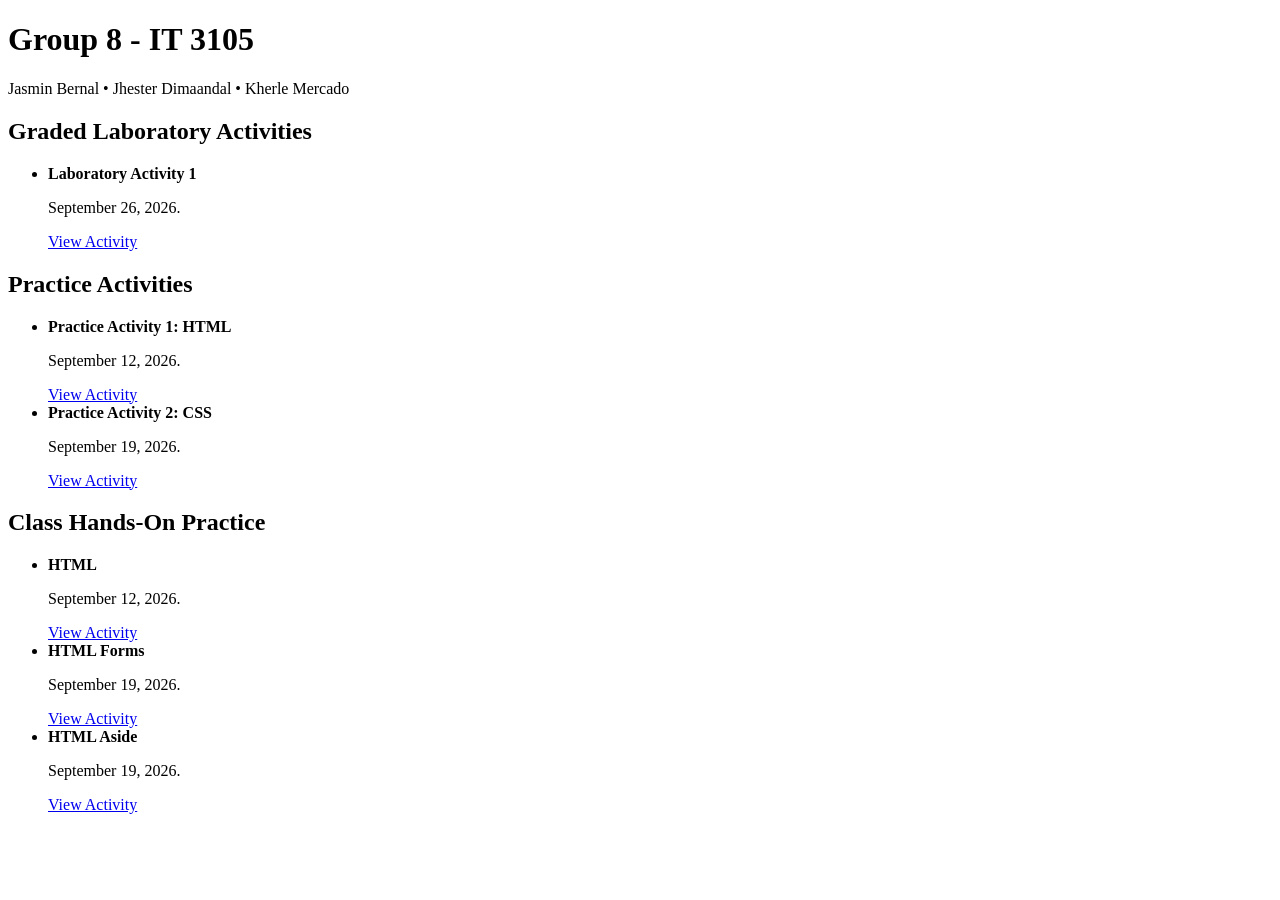
==== index.html @ f062f2d4 "changed href" ====
<!DOCTYPE html>
<html lang="en">
<head>
    <meta charset="UTF-8">
    <meta name="viewport" content="width=device-width, initial-scale=1.0">
    <title>Class Activity Repository</title>
    <link rel="stylesheet" href="style.css">
</head>
<body>

    <!-- Banner Header -->
    <header>
        <h1>Group 8 - IT 3105</h1>
        <p>Jasmin Bernal • Jhester Dimaandal • Kherle Mercado</p>
    </header>

    <!-- Main Content Area -->
    <main>

        <h2 class="section-title">Graded Laboratory Activities</h2>
        <ul class="activity-list">
            <li>
                <span class="activity-info">
                    <strong>Laboratory Activity 1</strong>
                    <p>September 26, 2026.</p>
                </span>
                <a href="laboratory activities\laboratory 1\index.html" class="btn">View Activity</a>
            </li>
        </ul>
        
        <!-- Section: Current Module -->
        <h2 class="section-title">Practice Activities</h2>
        <ul class="activity-list">

            <li>
                <span class="activity-info">
                    <strong>Practice Activity 1: HTML</strong>
                    <p>September 12, 2026.</p>
                </span>
                <a href="#" class="btn">View Activity</a>
            </li>
            
            <li>
                <span class="activity-info">
                    <strong>Practice Activity 2: CSS</strong>
                    <p>September 19, 2026.</p>
                </span>
                <a href="#" class="btn">View Activity</a>
            </li>   

        </ul>


        <h2 class="section-title">Class Hands-On Practice</h2>
        <ul class="activity-list">
            <li>
                <span class="activity-info">
                    <strong>HTML</strong>
                    <p>September 12, 2026.</p>
                </span>
                <a href="practice activities/practice 1 html.html" class="btn">View Activity</a>
            </li>
            
            <li>
                <span class="activity-info">
                    <strong>HTML Forms</strong>
                    <p>September 19, 2026.</p>
                </span>
                <a href="practice activities/practice 1 html forms.html" class="btn">View Activity</a>
            </li>   

            <li>
                <span class="activity-info">
                    <strong>HTML Aside</strong>
                    <p>September 19, 2026.</p>
                </span>
                <a href="practice activities/practice 1 html aside.html" class="btn">View Activity</a>
            </li>  
        </ul>

    
    </main>

</body>
</html>
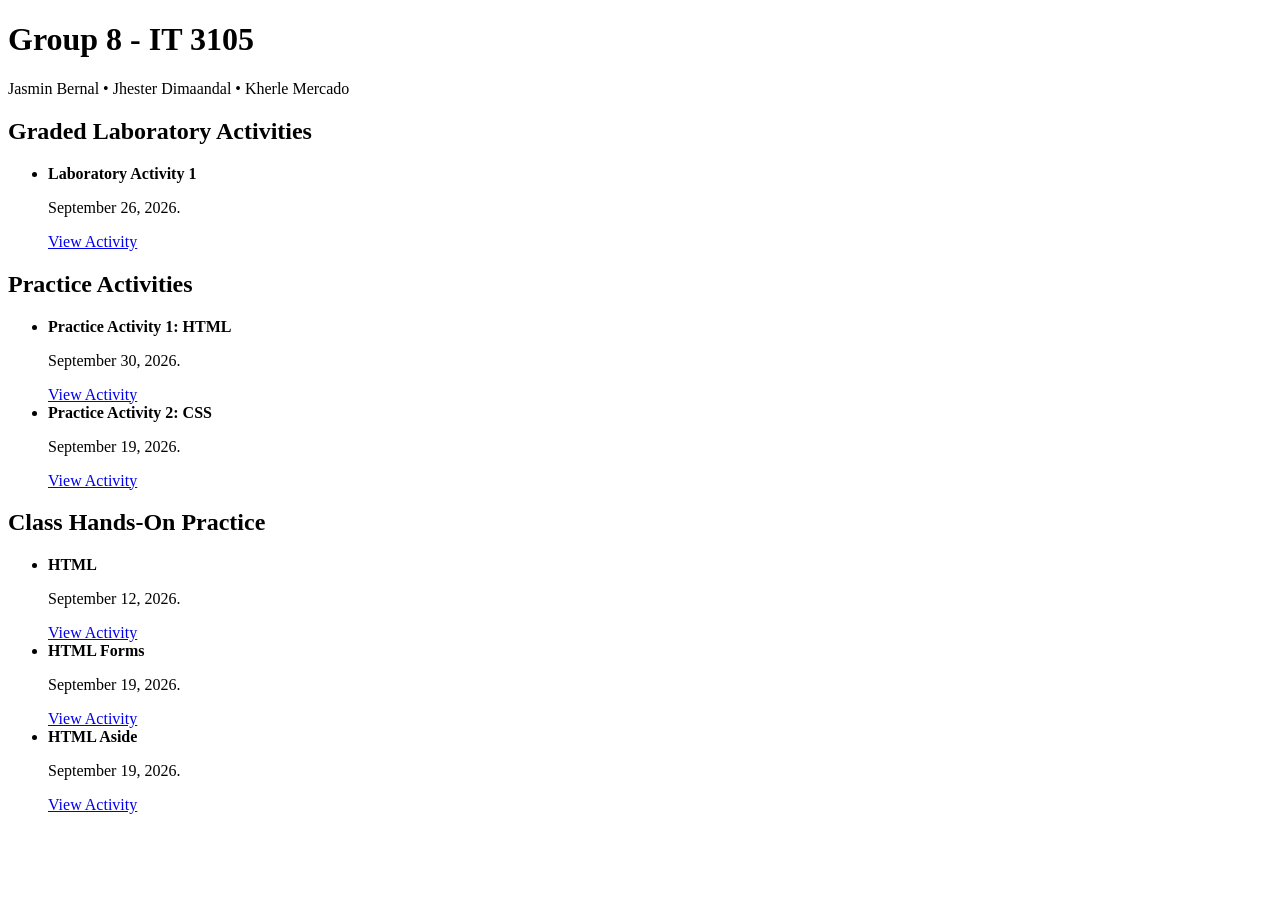
==== commit 4c51dc9f: "connect practice 1" ====
--- a/index.html
+++ b/index.html
@@ -14,7 +14,7 @@
         <p>Jasmin Bernal • Jhester Dimaandal • Kherle Mercado</p>
     </header>
 
-    <!-- Main Content Area -->
+    <!-- Graded Activities -->
     <main>
 
         <h2 class="section-title">Graded Laboratory Activities</h2>
@@ -28,16 +28,16 @@
             </li>
         </ul>
         
-        <!-- Section: Current Module -->
+        <!-- Practice Activities -->
         <h2 class="section-title">Practice Activities</h2>
         <ul class="activity-list">
 
             <li>
                 <span class="activity-info">
                     <strong>Practice Activity 1: HTML</strong>
-                    <p>September 12, 2026.</p>
+                    <p>September 30, 2026.</p>
                 </span>
-                <a href="#" class="btn">View Activity</a>
+                <a href="practice activities\practice activity 1\student_profile_portal.html" class="btn">View Activity</a>
             </li>
             
             <li>
@@ -50,7 +50,7 @@
 
         </ul>
 
-
+        <!-- Class Hands-On Practice Activities -->
         <h2 class="section-title">Class Hands-On Practice</h2>
         <ul class="activity-list">
             <li>
@@ -58,7 +58,7 @@
                     <strong>HTML</strong>
                     <p>September 12, 2026.</p>
                 </span>
-                <a href="practice activities/practice 1 html.html" class="btn">View Activity</a>
+                <a href="class hands-on practice/practice 1 html.html" class="btn">View Activity</a>
             </li>
             
             <li>
@@ -66,7 +66,7 @@
                     <strong>HTML Forms</strong>
                     <p>September 19, 2026.</p>
                 </span>
-                <a href="practice activities/practice 1 html forms.html" class="btn">View Activity</a>
+                <a href="class hands-on practice/practice 1 html forms.html" class="btn">View Activity</a>
             </li>   
 
             <li>
@@ -74,7 +74,7 @@
                     <strong>HTML Aside</strong>
                     <p>September 19, 2026.</p>
                 </span>
-                <a href="practice activities/practice 1 html aside.html" class="btn">View Activity</a>
+                <a href="class hands-on practice/practice 1 html aside.html" class="btn">View Activity</a>
             </li>  
         </ul>
 
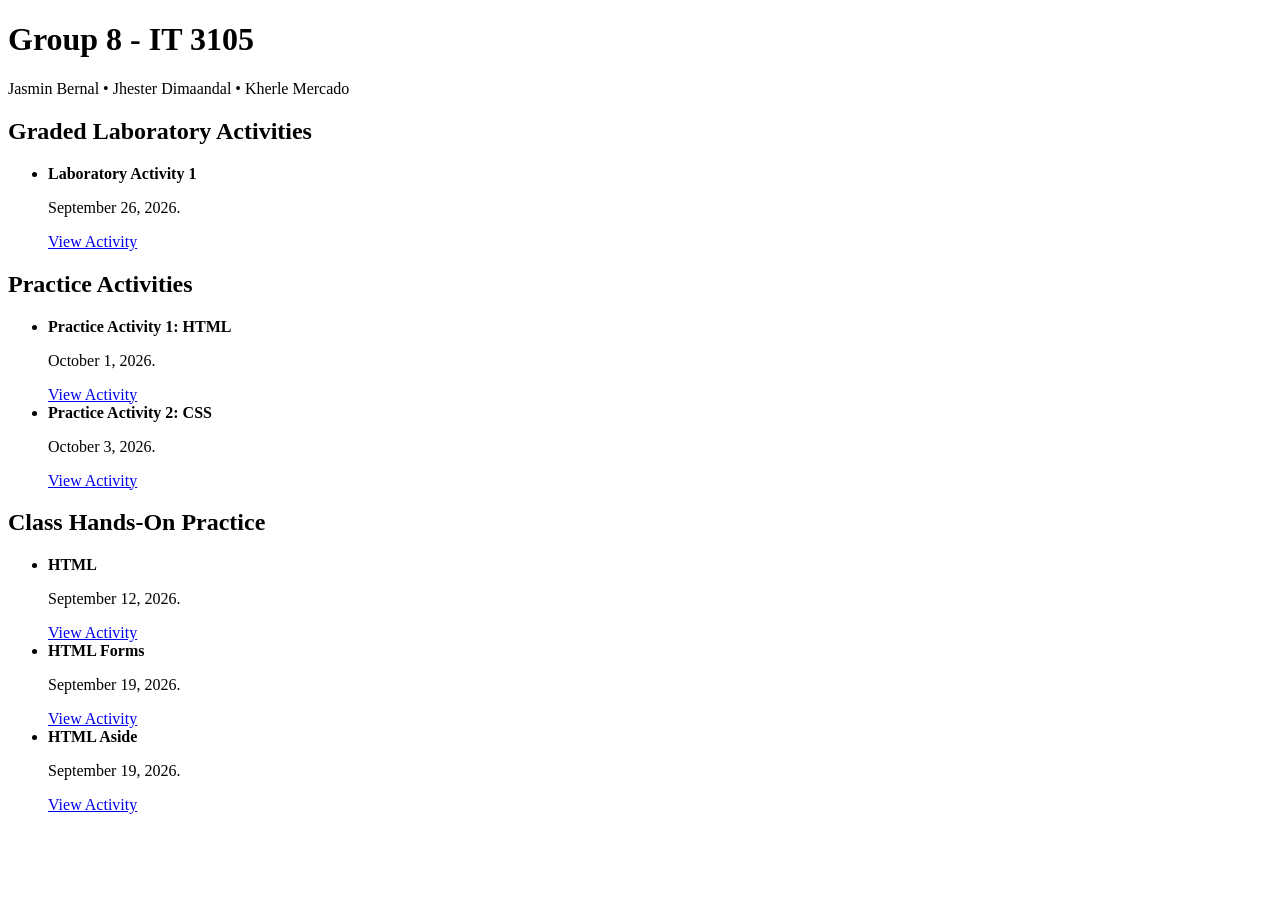
==== commit 7083985c: "styled header" ====
--- a/index.html
+++ b/index.html
@@ -35,7 +35,7 @@
             <li>
                 <span class="activity-info">
                     <strong>Practice Activity 1: HTML</strong>
-                    <p>September 30, 2026.</p>
+                    <p>October 1, 2026.</p>
                 </span>
                 <a href="practice activities\practice activity 1\student_profile_portal.html" class="btn">View Activity</a>
             </li>
@@ -43,9 +43,9 @@
             <li>
                 <span class="activity-info">
                     <strong>Practice Activity 2: CSS</strong>
-                    <p>September 19, 2026.</p>
+                    <p>October 3, 2026.</p>
                 </span>
-                <a href="#" class="btn">View Activity</a>
+                <a href="practice activities\practice activity 2\student_profile_portal.html" class="btn">View Activity</a>
             </li>   
 
         </ul>
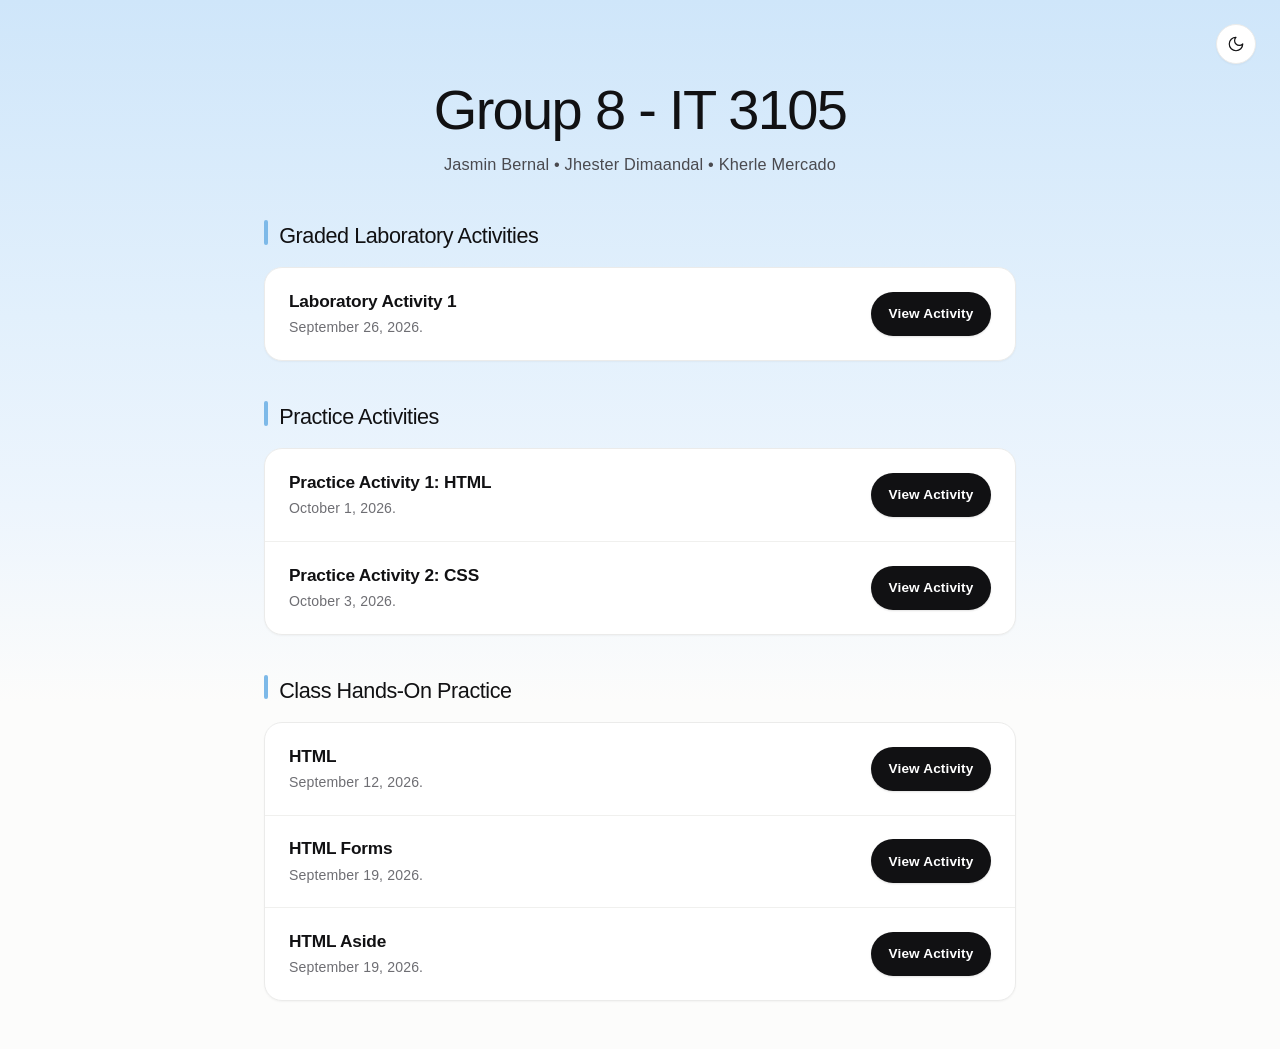
==== commit 97caaae0: "new theme" ====
--- a/index.html
+++ b/index.html
@@ -4,12 +4,55 @@
     <meta charset="UTF-8">
     <meta name="viewport" content="width=device-width, initial-scale=1.0">
     <title>Class Activity Repository</title>
+    <script>
+        try {
+            if (localStorage.getItem("theme") === "dark") {
+                document.documentElement.dataset.theme = "dark";
+            }
+        } catch (error) {}
+    </script>
     <link rel="stylesheet" href="style.css">
 </head>
 <body>
 
+    <div class="sky" aria-hidden="true">
+        <svg class="sky-defs" width="0" height="0" focusable="false">
+            <symbol id="pixel-cloud" viewBox="0 0 10 6" shape-rendering="crispEdges">
+                <rect x="2" y="0" width="3" height="1"></rect>
+                <rect x="6" y="0" width="2" height="1"></rect>
+                <rect x="1" y="1" width="8" height="1"></rect>
+                <rect x="0" y="2" width="10" height="3"></rect>
+                <rect x="1" y="5" width="8" height="1"></rect>
+            </symbol>
+        </svg>
+        <svg class="sky-cloud" viewBox="0 0 10 6" shape-rendering="crispEdges" style="--top:70px; --w:150px; --dur:70s; --delay:-10.5s; --opacity:0.95;"><use href="#pixel-cloud"></use></svg>
+        <svg class="sky-cloud" viewBox="0 0 10 6" shape-rendering="crispEdges" style="--top:190px; --w:90px; --dur:95s; --delay:-52.3s; --opacity:0.8;"><use href="#pixel-cloud"></use></svg>
+        <svg class="sky-cloud" viewBox="0 0 10 6" shape-rendering="crispEdges" style="--top:320px; --w:220px; --dur:60s; --delay:-49.2s; --opacity:0.9;"><use href="#pixel-cloud"></use></svg>
+        <svg class="sky-cloud" viewBox="0 0 10 6" shape-rendering="crispEdges" style="--top:450px; --w:70px; --dur:110s; --delay:-33s; --opacity:0.7;"><use href="#pixel-cloud"></use></svg>
+        <svg class="sky-cloud" viewBox="0 0 10 6" shape-rendering="crispEdges" style="--top:560px; --w:120px; --dur:80s; --delay:-54.4s; --opacity:0.85;"><use href="#pixel-cloud"></use></svg>
+        <svg class="sky-cloud" viewBox="0 0 10 6" shape-rendering="crispEdges" style="--top:610px; --w:100px; --dur:88s; --delay:-37s; --opacity:0.8;"><use href="#pixel-cloud"></use></svg>
+        <svg class="sky-moon" viewBox="0 0 10 10" shape-rendering="crispEdges" aria-hidden="true" focusable="false">
+            <rect x="3" y="1" width="4" height="1"></rect>
+            <rect x="2" y="2" width="6" height="1"></rect>
+            <rect x="1" y="3" width="8" height="5"></rect>
+            <rect x="2" y="8" width="6" height="1"></rect>
+            <rect x="3" y="9" width="4" height="1"></rect>
+            <rect class="sky-moon-crater" x="3" y="4" width="2" height="2"></rect>
+            <rect class="sky-moon-crater" x="6" y="7" width="1" height="1"></rect>
+        </svg>
+    </div>
+
     <!-- Banner Header -->
     <header>
+        <button class="theme-toggle" type="button" role="switch" aria-checked="false" aria-label="Dark mode" hidden>
+            <svg class="theme-icon theme-icon-moon" viewBox="0 0 24 24" fill="none" stroke="currentColor" stroke-width="1.6" stroke-linecap="round" stroke-linejoin="round" aria-hidden="true" focusable="false">
+                <path d="M12 3a6 6 0 0 0 9 9 9 9 0 1 1-9-9Z"></path>
+            </svg>
+            <svg class="theme-icon theme-icon-sun" viewBox="0 0 24 24" fill="none" stroke="currentColor" stroke-width="1.6" stroke-linecap="round" stroke-linejoin="round" aria-hidden="true" focusable="false">
+                <circle cx="12" cy="12" r="4"></circle>
+                <path d="M12 2v2M12 20v2M4.93 4.93l1.41 1.41M17.66 17.66l1.41 1.41M2 12h2M20 12h2M4.93 19.07l1.41-1.41M17.66 6.34l1.41-1.41"></path>
+            </svg>
+        </button>
         <h1>Group 8 - IT 3105</h1>
         <p>Jasmin Bernal • Jhester Dimaandal • Kherle Mercado</p>
     </header>
@@ -81,5 +124,26 @@
     
     </main>
 
+    <script>
+        (() => {
+            const root = document.documentElement;
+            const toggle = document.querySelector(".theme-toggle");
+            const sync = () => {
+                const dark = root.dataset.theme === "dark";
+                toggle.setAttribute("aria-checked", String(dark));
+                toggle.hidden = false;
+            };
+            toggle.addEventListener("click", () => {
+                const dark = root.dataset.theme !== "dark";
+                root.dataset.theme = dark ? "dark" : "light";
+                try {
+                    localStorage.setItem("theme", dark ? "dark" : "light");
+                } catch (error) {}
+                sync();
+            });
+            sync();
+        })();
+    </script>
+
 </body>
 </html>
--- a/style.css
+++ b/style.css
@@ -0,0 +1,533 @@
+:root {
+    --ink: #111113;
+    --body: #4a4a4f;
+    --muted: #6e6e73;
+    --page: #fcfcfb;
+    --card-bg: #ffffff;
+    --line: #ebebea;
+    --line-soft: #f0f0ee;
+    --soft: #f4f4f2;
+    --field: #dcdcda;
+    --sky-top: #cfe6fa;
+    --sky-mid: #e2f0fc;
+    --sky-low: #edf5fd;
+    --accent-blue: #7db9e8;
+    --link-blue: #2f6fa3;
+    --moon: #f6e9b4;
+    --moon-crater: #d8c78e;
+    --toggle-bg: #ffffff;
+    --toggle-hover: #f4f4f2;
+    --btn-bg: #111113;
+    --btn-text: #ffffff;
+    --btn-hover: #2a2a2e;
+    --card-shadow: rgba(17, 17, 19, 0.04);
+    --skeleton-base: #ebebea;
+    --skeleton-shine: rgba(255, 255, 255, 0.7);
+    --focus: #2f6fa3;
+    --selection-bg: rgba(125, 185, 232, 0.35);
+    --font-sans: "Segoe UI", Tahoma, Geneva, Verdana, sans-serif;
+    --font-serif: Georgia, "Times New Roman", serif;
+    color-scheme: light;
+}
+
+:root[data-theme="dark"] {
+    color-scheme: dark;
+    --ink: #f4f7ff;
+    --body: #c7d2e5;
+    --muted: #94a3b8;
+    --page: #0b111d;
+    --card-bg: #111a2c;
+    --line: #26324a;
+    --line-soft: #1f2a3e;
+    --soft: #162033;
+    --field: #33405a;
+    --sky-top: #061124;
+    --sky-mid: #0b1a35;
+    --sky-low: #142747;
+    --accent-blue: #8fc7ee;
+    --link-blue: #8fc7ee;
+    --toggle-bg: #15203a;
+    --toggle-hover: #1c2a47;
+    --btn-bg: #e8f2ff;
+    --btn-text: #0b1324;
+    --btn-hover: #d4e8ff;
+    --card-shadow: rgba(0, 0, 0, 0.28);
+    --skeleton-base: #2b3954;
+    --skeleton-shine: rgba(255, 255, 255, 0.1);
+    --focus: #8fc7ee;
+    --selection-bg: rgba(143, 199, 238, 0.3);
+}
+
+* {
+    margin: 0;
+    padding: 0;
+    box-sizing: border-box;
+    font-family: var(--font-sans);
+}
+
+@media (prefers-reduced-motion: no-preference) {
+    html {
+        scroll-behavior: smooth;
+    }
+}
+
+body {
+    position: relative;
+    background-color: var(--page);
+    color: var(--ink);
+    line-height: 1.6;
+}
+
+.sky {
+    position: absolute;
+    inset: 0 0 auto;
+    height: clamp(520px, 78vh, 760px);
+    overflow: hidden;
+    pointer-events: none;
+    background: linear-gradient(180deg, var(--sky-top) 0%, var(--sky-mid) 45%, var(--sky-low) 72%, var(--page) 100%);
+    z-index: 0;
+}
+
+.sky-defs {
+    position: absolute;
+}
+
+.sky::before {
+    content: "";
+    position: absolute;
+    inset: 0;
+    opacity: 0;
+    background-image:
+        radial-gradient(circle, rgba(244, 247, 255, 0.9) 0 1px, transparent 1.5px),
+        radial-gradient(circle, rgba(244, 247, 255, 0.65) 0 1px, transparent 1.5px),
+        radial-gradient(circle, rgba(244, 247, 255, 0.45) 0 1px, transparent 1.5px);
+    background-size: 137px 137px, 211px 211px, 283px 283px;
+    background-position: 17px 31px, 83px 107px, 149px 59px;
+}
+
+.sky-moon {
+    position: absolute;
+    top: 1rem;
+    left: clamp(0.75rem, 5vw, 6rem);
+    width: clamp(36px, 6vw, 76px);
+    height: auto;
+    display: none;
+    fill: var(--moon);
+}
+
+.sky-moon-crater {
+    fill: var(--moon-crater);
+}
+
+.sky-cloud {
+    position: absolute;
+    top: var(--top);
+    left: 100%;
+    width: var(--w);
+    height: auto;
+    fill: #ffffff;
+    opacity: var(--opacity, 0.9);
+    animation: cloud-drift var(--dur) var(--delay) linear infinite;
+    will-change: transform;
+}
+
+:root[data-theme="dark"] .sky::before {
+    opacity: 1;
+}
+
+:root[data-theme="dark"] .sky-moon {
+    display: block;
+}
+
+:root[data-theme="dark"] .sky-cloud {
+    fill: #c7d8f5;
+    opacity: 0.16;
+}
+
+@keyframes cloud-drift {
+    to {
+        transform: translate(calc(-100vw - 100% - 40px));
+    }
+}
+
+header,
+main,
+footer {
+    position: relative;
+    z-index: 1;
+}
+
+::selection {
+    background-color: var(--selection-bg);
+    color: var(--ink);
+}
+
+/* Banner Header */
+header {
+    padding: 5rem 2rem 4rem;
+    text-align: center;
+}
+
+header h1 {
+    font-size: clamp(2.25rem, 5vw, 3.5rem);
+    font-weight: 500;
+    line-height: 1.08;
+    letter-spacing: -0.03em;
+    margin-bottom: 0.7rem;
+    text-wrap: balance;
+}
+
+.section-title em {
+    font-family: var(--font-serif);
+    font-style: italic;
+    font-weight: 400;
+}
+
+header p {
+    font-size: 1.02rem;
+    line-height: 1.5;
+    letter-spacing: 0.01em;
+    color: var(--body);
+    max-width: 600px;
+    margin: 0 auto;
+    text-wrap: balance;
+}
+
+.theme-toggle {
+    position: absolute;
+    top: 1.5rem;
+    right: 1.5rem;
+    display: grid;
+    place-items: center;
+    width: 40px;
+    height: 40px;
+    padding: 0;
+    appearance: none;
+    border: 1px solid var(--line);
+    border-radius: 50%;
+    background-color: var(--toggle-bg);
+    color: var(--ink);
+    box-shadow: 0 1px 2px var(--card-shadow);
+    cursor: pointer;
+}
+
+.theme-toggle[hidden] {
+    display: none;
+}
+
+.theme-toggle:hover {
+    background-color: var(--toggle-hover);
+}
+
+.theme-toggle:focus-visible {
+    outline: 2px solid var(--focus);
+    outline-offset: 3px;
+}
+
+.theme-icon {
+    display: block;
+    width: 18px;
+    height: 18px;
+}
+
+.theme-icon-sun {
+    display: none;
+}
+
+:root[data-theme="dark"] .theme-icon-sun {
+    display: block;
+}
+
+:root[data-theme="dark"] .theme-icon-moon {
+    display: none;
+}
+
+@media (prefers-reduced-motion: no-preference) {
+    header h1,
+    header p {
+        animation: header-reveal 800ms cubic-bezier(0.16, 1, 0.3, 1) both;
+    }
+
+    header h1 {
+        animation-delay: 200ms;
+    }
+
+    header p {
+        animation-delay: 700ms;
+        animation-duration: 700ms;
+    }
+}
+
+@keyframes header-reveal {
+    from {
+        clip-path: inset(0 100% 0 0);
+        transform: translateX(-8px);
+    }
+    to {
+        clip-path: inset(0);
+        transform: translateX(0);
+    }
+}
+
+/* Main Container */
+main {
+    max-width: 800px;
+    margin: -1.25rem auto 3rem auto;
+    padding: 0 1.5rem;
+}
+
+/* Section Styling */
+.section-title {
+    display: block;
+    font-size: 1.35rem;
+    font-weight: 500;
+    line-height: 1.3;
+    letter-spacing: -0.02em;
+    margin-bottom: 1.1rem;
+    color: var(--ink);
+}
+
+.section-title::before {
+    content: "";
+    display: inline-block;
+    vertical-align: -0.1em;
+    width: 4px;
+    height: 1.15em;
+    margin-right: 0.7rem;
+    border-radius: 999px;
+    background: var(--accent-blue);
+}
+
+/* Simple List Styling */
+.activity-list {
+    list-style: none;
+    background: var(--card-bg);
+    border: 1px solid var(--line);
+    border-radius: 18px;
+    box-shadow: 0 1px 2px var(--card-shadow);
+    margin-bottom: 2.5rem;
+    overflow: hidden;
+    overflow: clip;
+}
+
+.activity-list li {
+    display: flex;
+    justify-content: space-between;
+    align-items: center;
+    padding: 1.35rem 1.5rem;
+    border-bottom: 1px solid var(--line-soft);
+    gap: 1rem;
+}
+
+.activity-list li:last-child {
+    border-bottom: none;
+}
+
+.activity-info {
+    min-width: 0;
+}
+
+.activity-info strong {
+    display: block;
+    font-size: 1.08rem;
+    font-weight: 600;
+    line-height: 1.35;
+    letter-spacing: -0.01em;
+    color: var(--ink);
+    margin-bottom: 0.25rem;
+}
+
+.activity-info p {
+    color: var(--muted);
+    font-size: 0.88rem;
+    line-height: 1.5;
+    letter-spacing: 0.01em;
+    font-variant-numeric: tabular-nums;
+}
+
+@media screen and (prefers-reduced-motion: no-preference) {
+    @supports (animation-timeline: view()) {
+        .activity-list li {
+            animation: activity-reveal 1ms linear both;
+            animation-timeline: view();
+            animation-range: entry 0% entry 100%;
+        }
+    }
+}
+
+@keyframes activity-reveal {
+    from {
+        opacity: 0;
+        clip-path: inset(0 100% 0 0);
+    }
+    to {
+        opacity: 1;
+        clip-path: inset(0);
+    }
+}
+
+@media screen and (prefers-reduced-motion: no-preference) {
+    .activity-list .activity-info strong,
+    .activity-list .activity-info p {
+        width: fit-content;
+        position: relative;
+    }
+
+    .activity-list .btn {
+        position: relative;
+    }
+
+    .activity-list .activity-info strong::before,
+    .activity-list .activity-info p::before,
+    .activity-list .btn::before {
+        content: "";
+        position: absolute;
+        inset: 0;
+        z-index: 1;
+        border-radius: 4px;
+        background-color: var(--card-bg);
+        background-image:
+            linear-gradient(90deg, transparent, var(--skeleton-shine), transparent),
+            linear-gradient(var(--skeleton-base), var(--skeleton-base));
+        background-repeat: no-repeat;
+        background-position: -8rem 0, 0 50%;
+        animation: skeleton-shimmer 1100ms ease-in-out 1 both, skeleton-out 1400ms ease both;
+    }
+
+    .activity-list .activity-info strong::before {
+        background-size: 8rem 100%, 100% 14px;
+    }
+
+    .activity-list .activity-info p::before {
+        background-size: 8rem 100%, 100% 10px;
+    }
+
+    .activity-list .btn::before {
+        background-color: var(--skeleton-base);
+        background-size: 8rem 100%, 100% 100%;
+        border-radius: 999px;
+    }
+}
+
+@keyframes skeleton-shimmer {
+    from {
+        background-position: -8rem 0, 0 50%;
+    }
+    to {
+        background-position: calc(100% + 8rem) 0, 0 50%;
+    }
+}
+
+@keyframes skeleton-out {
+    0%, 75% {
+        opacity: 1;
+    }
+    100% {
+        opacity: 0;
+        visibility: hidden;
+    }
+}
+
+/* Buttons */
+.btn {
+    display: inline-flex;
+    align-items: center;
+    justify-content: center;
+    background-color: var(--btn-bg);
+    color: var(--btn-text);
+    min-height: 44px;
+    padding: 0 1.1rem;
+    border-radius: 999px;
+    text-decoration: none;
+    font-size: 0.85rem;
+    font-weight: 600;
+    letter-spacing: 0.01em;
+    white-space: nowrap;
+    box-shadow: 0 1px 2px rgba(17, 17, 19, 0.12);
+    transition: box-shadow 0.2s;
+}
+
+.btn:hover {
+    background-color: var(--btn-hover);
+    box-shadow: 0 4px 12px rgba(17, 17, 19, 0.16);
+}
+
+.btn:active {
+    box-shadow: 0 1px 2px rgba(17, 17, 19, 0.12);
+}
+
+.btn:focus-visible {
+    outline: 2px solid var(--focus);
+    outline-offset: 3px;
+}
+
+.btn.secondary {
+    background-color: var(--soft);
+    color: var(--ink);
+}
+
+.btn.secondary:hover {
+    background-color: var(--field);
+}
+
+@media (max-width: 900px) {
+    .sky {
+        height: clamp(470px, 72vh, 640px);
+    }
+
+    .sky-cloud {
+        width: calc(var(--w) * 0.55);
+        animation-duration: calc(var(--dur) * 0.7);
+        animation-delay: calc(var(--delay) * 0.7);
+    }
+}
+
+@media (max-width: 560px) {
+    header {
+        padding: 3.5rem 1.25rem 3rem;
+    }
+
+    .theme-toggle {
+        top: 1rem;
+        right: 1rem;
+    }
+
+    main {
+        margin-top: -1rem;
+        padding: 0 1rem;
+    }
+
+    .section-title {
+        font-size: 1.22rem;
+    }
+
+    .activity-list {
+        border-radius: 16px;
+    }
+
+    .activity-list li {
+        padding: 1.1rem 1.15rem;
+        gap: 0.75rem;
+    }
+
+    .activity-list .btn {
+        padding: 0.55rem 0.9rem;
+        font-size: 0.8rem;
+    }
+}
+
+@media (prefers-reduced-motion: reduce) {
+    .sky-cloud {
+        display: none;
+    }
+}
+
+/* Footer */
+footer {
+    text-align: center;
+    padding: 2rem;
+    color: var(--muted);
+    font-size: 0.85rem;
+    border-top: 1px solid var(--line);
+    background: var(--page);
+}
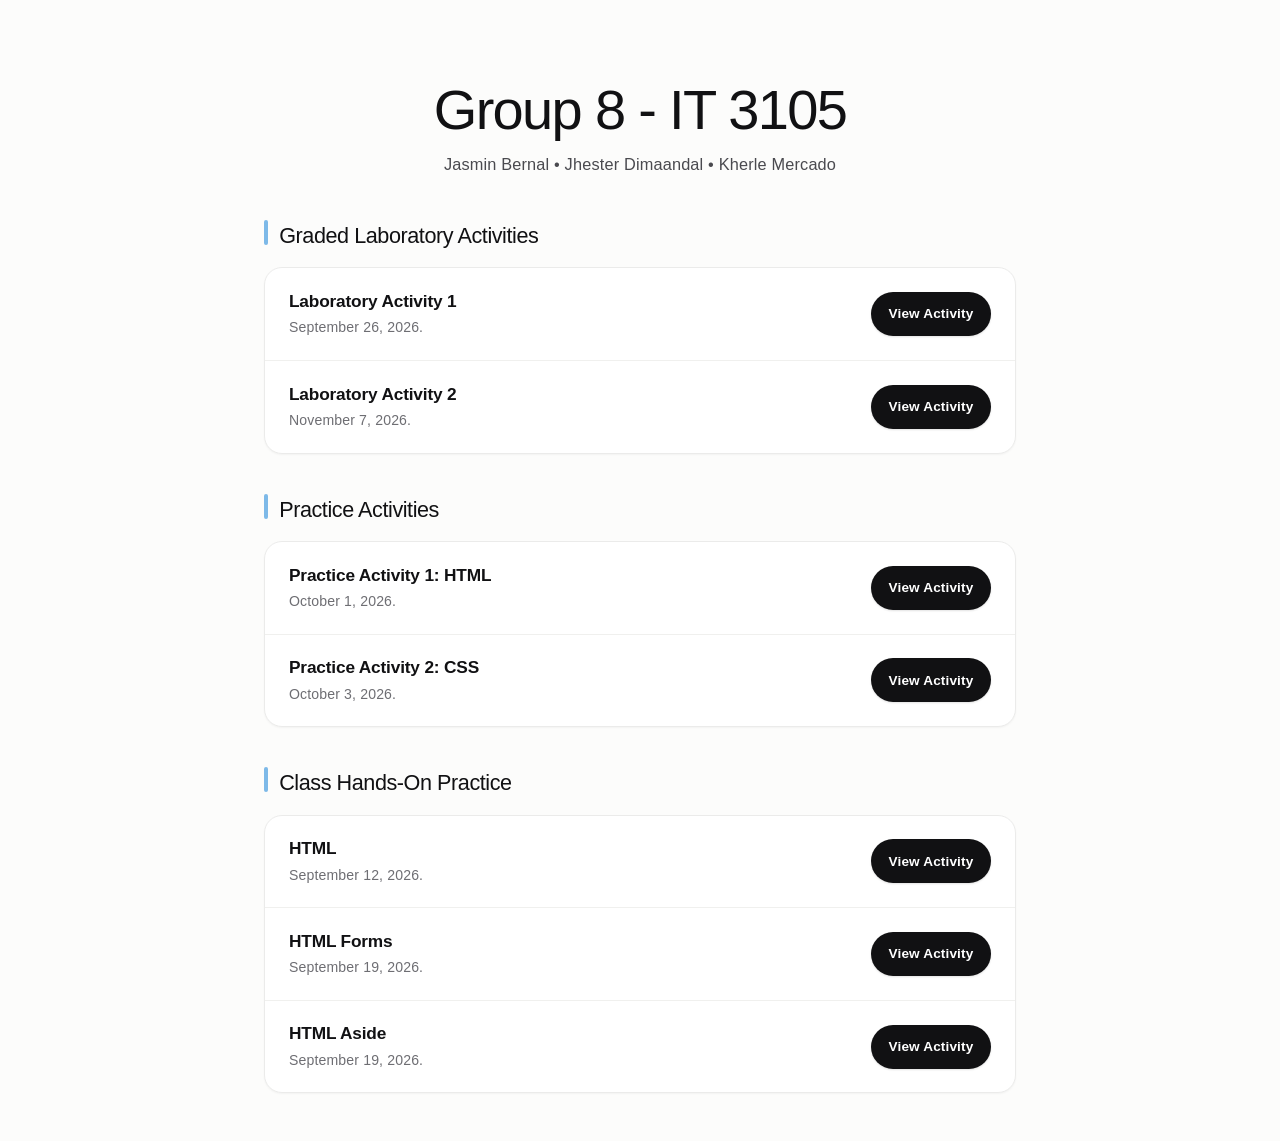
==== commit 84165ce2: "add lab 2" ====
--- a/index.html
+++ b/index.html
@@ -4,55 +4,12 @@
     <meta charset="UTF-8">
     <meta name="viewport" content="width=device-width, initial-scale=1.0">
     <title>Class Activity Repository</title>
-    <script>
-        try {
-            if (localStorage.getItem("theme") === "dark") {
-                document.documentElement.dataset.theme = "dark";
-            }
-        } catch (error) {}
-    </script>
     <link rel="stylesheet" href="style.css">
 </head>
 <body>
 
-    <div class="sky" aria-hidden="true">
-        <svg class="sky-defs" width="0" height="0" focusable="false">
-            <symbol id="pixel-cloud" viewBox="0 0 10 6" shape-rendering="crispEdges">
-                <rect x="2" y="0" width="3" height="1"></rect>
-                <rect x="6" y="0" width="2" height="1"></rect>
-                <rect x="1" y="1" width="8" height="1"></rect>
-                <rect x="0" y="2" width="10" height="3"></rect>
-                <rect x="1" y="5" width="8" height="1"></rect>
-            </symbol>
-        </svg>
-        <svg class="sky-cloud" viewBox="0 0 10 6" shape-rendering="crispEdges" style="--top:70px; --w:150px; --dur:70s; --delay:-10.5s; --opacity:0.95;"><use href="#pixel-cloud"></use></svg>
-        <svg class="sky-cloud" viewBox="0 0 10 6" shape-rendering="crispEdges" style="--top:190px; --w:90px; --dur:95s; --delay:-52.3s; --opacity:0.8;"><use href="#pixel-cloud"></use></svg>
-        <svg class="sky-cloud" viewBox="0 0 10 6" shape-rendering="crispEdges" style="--top:320px; --w:220px; --dur:60s; --delay:-49.2s; --opacity:0.9;"><use href="#pixel-cloud"></use></svg>
-        <svg class="sky-cloud" viewBox="0 0 10 6" shape-rendering="crispEdges" style="--top:450px; --w:70px; --dur:110s; --delay:-33s; --opacity:0.7;"><use href="#pixel-cloud"></use></svg>
-        <svg class="sky-cloud" viewBox="0 0 10 6" shape-rendering="crispEdges" style="--top:560px; --w:120px; --dur:80s; --delay:-54.4s; --opacity:0.85;"><use href="#pixel-cloud"></use></svg>
-        <svg class="sky-cloud" viewBox="0 0 10 6" shape-rendering="crispEdges" style="--top:610px; --w:100px; --dur:88s; --delay:-37s; --opacity:0.8;"><use href="#pixel-cloud"></use></svg>
-        <svg class="sky-moon" viewBox="0 0 10 10" shape-rendering="crispEdges" aria-hidden="true" focusable="false">
-            <rect x="3" y="1" width="4" height="1"></rect>
-            <rect x="2" y="2" width="6" height="1"></rect>
-            <rect x="1" y="3" width="8" height="5"></rect>
-            <rect x="2" y="8" width="6" height="1"></rect>
-            <rect x="3" y="9" width="4" height="1"></rect>
-            <rect class="sky-moon-crater" x="3" y="4" width="2" height="2"></rect>
-            <rect class="sky-moon-crater" x="6" y="7" width="1" height="1"></rect>
-        </svg>
-    </div>
-
     <!-- Banner Header -->
     <header>
-        <button class="theme-toggle" type="button" role="switch" aria-checked="false" aria-label="Dark mode" hidden>
-            <svg class="theme-icon theme-icon-moon" viewBox="0 0 24 24" fill="none" stroke="currentColor" stroke-width="1.6" stroke-linecap="round" stroke-linejoin="round" aria-hidden="true" focusable="false">
-                <path d="M12 3a6 6 0 0 0 9 9 9 9 0 1 1-9-9Z"></path>
-            </svg>
-            <svg class="theme-icon theme-icon-sun" viewBox="0 0 24 24" fill="none" stroke="currentColor" stroke-width="1.6" stroke-linecap="round" stroke-linejoin="round" aria-hidden="true" focusable="false">
-                <circle cx="12" cy="12" r="4"></circle>
-                <path d="M12 2v2M12 20v2M4.93 4.93l1.41 1.41M17.66 17.66l1.41 1.41M2 12h2M20 12h2M4.93 19.07l1.41-1.41M17.66 6.34l1.41-1.41"></path>
-            </svg>
-        </button>
         <h1>Group 8 - IT 3105</h1>
         <p>Jasmin Bernal • Jhester Dimaandal • Kherle Mercado</p>
     </header>
@@ -68,6 +25,14 @@
                     <p>September 26, 2026.</p>
                 </span>
                 <a href="laboratory activities\laboratory 1\index.html" class="btn">View Activity</a>
+            </li>
+
+            <li>
+                <span class="activity-info">
+                    <strong>Laboratory Activity 2</strong>
+                    <p>November 7, 2026.</p>
+                </span>
+                <a href="laboratory activities\laboratory 2\index.html" class="btn">View Activity</a>
             </li>
         </ul>
         
@@ -124,26 +89,5 @@
     
     </main>
 
-    <script>
-        (() => {
-            const root = document.documentElement;
-            const toggle = document.querySelector(".theme-toggle");
-            const sync = () => {
-                const dark = root.dataset.theme === "dark";
-                toggle.setAttribute("aria-checked", String(dark));
-                toggle.hidden = false;
-            };
-            toggle.addEventListener("click", () => {
-                const dark = root.dataset.theme !== "dark";
-                root.dataset.theme = dark ? "dark" : "light";
-                try {
-                    localStorage.setItem("theme", dark ? "dark" : "light");
-                } catch (error) {}
-                sync();
-            });
-            sync();
-        })();
-    </script>
-
 </body>
 </html>
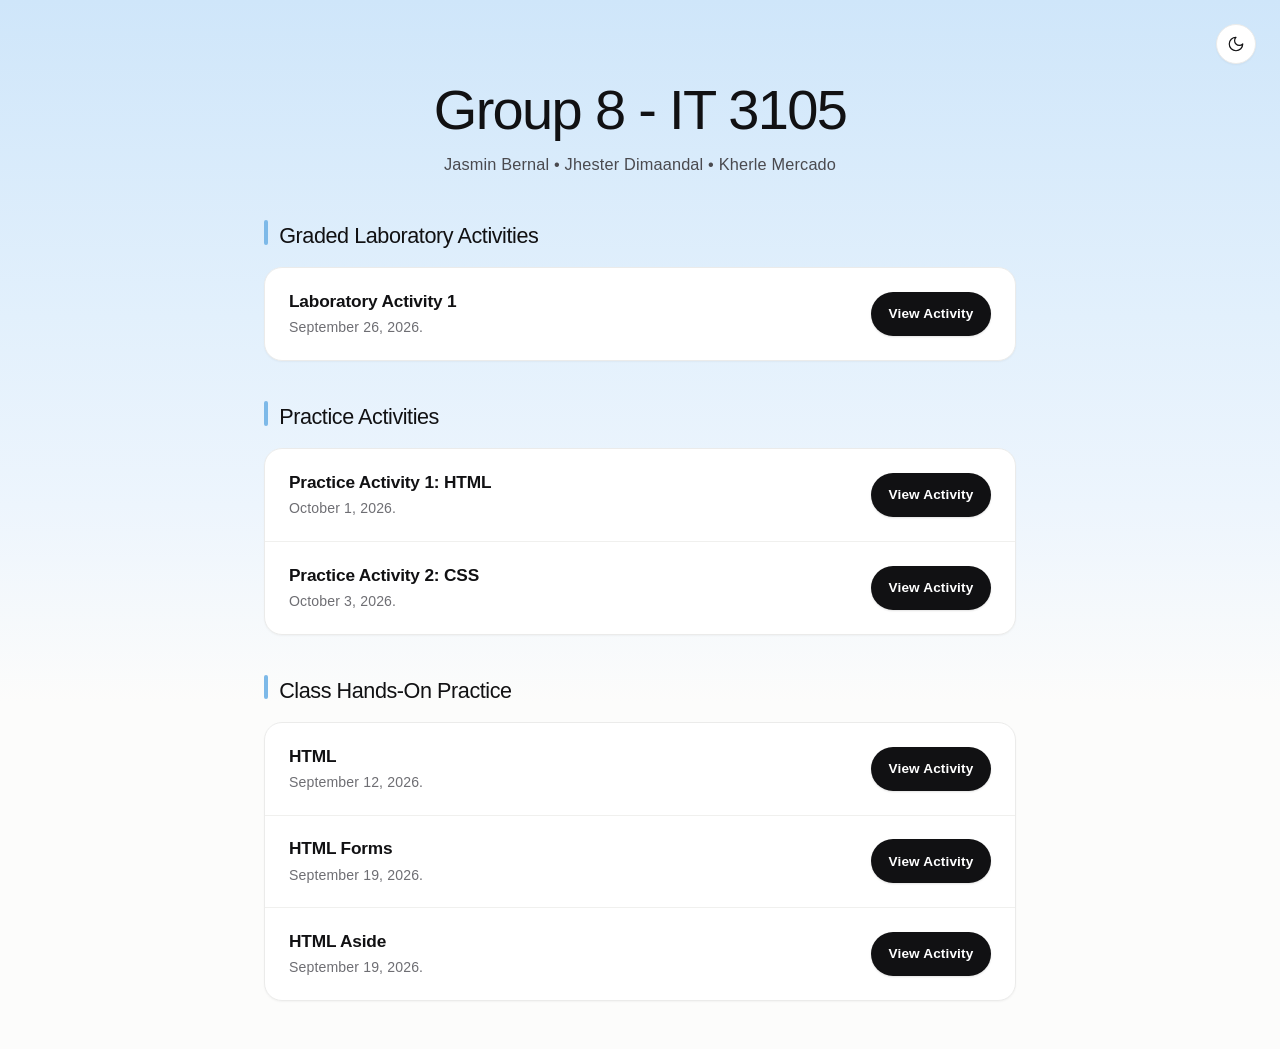
==== commit 3c42fa1f: "." ====
--- a/index.html
+++ b/index.html
@@ -4,12 +4,54 @@
     <meta charset="UTF-8">
     <meta name="viewport" content="width=device-width, initial-scale=1.0">
     <title>Class Activity Repository</title>
+    <script>
+        try {
+            if (localStorage.getItem("theme") === "dark") {
+                document.documentElement.dataset.theme = "dark";
+            }
+        } catch (error) {}
+    </script>
     <link rel="stylesheet" href="style.css">
 </head>
 <body>
 
-    <!-- Banner Header -->
+    <div class="sky" aria-hidden="true">
+        <svg class="sky-defs" width="0" height="0" focusable="false">
+            <symbol id="pixel-cloud" viewBox="0 0 10 6" shape-rendering="crispEdges">
+                <rect x="2" y="0" width="3" height="1"></rect>
+                <rect x="6" y="0" width="2" height="1"></rect>
+                <rect x="1" y="1" width="8" height="1"></rect>
+                <rect x="0" y="2" width="10" height="3"></rect>
+                <rect x="1" y="5" width="8" height="1"></rect>
+            </symbol>
+        </svg>
+        <svg class="sky-cloud" viewBox="0 0 10 6" shape-rendering="crispEdges" style="--top:70px; --w:150px; --dur:70s; --delay:-10.5s; --opacity:0.95;"><use href="#pixel-cloud"></use></svg>
+        <svg class="sky-cloud" viewBox="0 0 10 6" shape-rendering="crispEdges" style="--top:190px; --w:90px; --dur:95s; --delay:-52.3s; --opacity:0.8;"><use href="#pixel-cloud"></use></svg>
+        <svg class="sky-cloud" viewBox="0 0 10 6" shape-rendering="crispEdges" style="--top:320px; --w:220px; --dur:60s; --delay:-49.2s; --opacity:0.9;"><use href="#pixel-cloud"></use></svg>
+        <svg class="sky-cloud" viewBox="0 0 10 6" shape-rendering="crispEdges" style="--top:450px; --w:70px; --dur:110s; --delay:-33s; --opacity:0.7;"><use href="#pixel-cloud"></use></svg>
+        <svg class="sky-cloud" viewBox="0 0 10 6" shape-rendering="crispEdges" style="--top:560px; --w:120px; --dur:80s; --delay:-54.4s; --opacity:0.85;"><use href="#pixel-cloud"></use></svg>
+        <svg class="sky-cloud" viewBox="0 0 10 6" shape-rendering="crispEdges" style="--top:610px; --w:100px; --dur:88s; --delay:-37s; --opacity:0.8;"><use href="#pixel-cloud"></use></svg>
+        <svg class="sky-moon" viewBox="0 0 10 10" shape-rendering="crispEdges" aria-hidden="true" focusable="false">
+            <rect x="3" y="1" width="4" height="1"></rect>
+            <rect x="2" y="2" width="6" height="1"></rect>
+            <rect x="1" y="3" width="8" height="5"></rect>
+            <rect x="2" y="8" width="6" height="1"></rect>
+            <rect x="3" y="9" width="4" height="1"></rect>
+            <rect class="sky-moon-crater" x="3" y="4" width="2" height="2"></rect>
+            <rect class="sky-moon-crater" x="6" y="7" width="1" height="1"></rect>
+        </svg>
+    </div>
+
     <header>
+        <button class="theme-toggle" type="button" role="switch" aria-checked="false" aria-label="Dark mode" hidden>
+            <svg class="theme-icon theme-icon-moon" viewBox="0 0 24 24" fill="none" stroke="currentColor" stroke-width="1.6" stroke-linecap="round" stroke-linejoin="round" aria-hidden="true" focusable="false">
+                <path d="M12 3a6 6 0 0 0 9 9 9 9 0 1 1-9-9Z"></path>
+            </svg>
+            <svg class="theme-icon theme-icon-sun" viewBox="0 0 24 24" fill="none" stroke="currentColor" stroke-width="1.6" stroke-linecap="round" stroke-linejoin="round" aria-hidden="true" focusable="false">
+                <circle cx="12" cy="12" r="4"></circle>
+                <path d="M12 2v2M12 20v2M4.93 4.93l1.41 1.41M17.66 17.66l1.41 1.41M2 12h2M20 12h2M4.93 19.07l1.41-1.41M17.66 6.34l1.41-1.41"></path>
+            </svg>
+        </button>
         <h1>Group 8 - IT 3105</h1>
         <p>Jasmin Bernal • Jhester Dimaandal • Kherle Mercado</p>
     </header>
@@ -25,14 +67,6 @@
                     <p>September 26, 2026.</p>
                 </span>
                 <a href="laboratory activities\laboratory 1\index.html" class="btn">View Activity</a>
-            </li>
-
-            <li>
-                <span class="activity-info">
-                    <strong>Laboratory Activity 2</strong>
-                    <p>November 7, 2026.</p>
-                </span>
-                <a href="laboratory activities\laboratory 2\index.html" class="btn">View Activity</a>
             </li>
         </ul>
         
@@ -89,5 +123,26 @@
     
     </main>
 
+    <script>
+        (() => {
+            const root = document.documentElement;
+            const toggle = document.querySelector(".theme-toggle");
+            const sync = () => {
+                const dark = root.dataset.theme === "dark";
+                toggle.setAttribute("aria-checked", String(dark));
+                toggle.hidden = false;
+            };
+            toggle.addEventListener("click", () => {
+                const dark = root.dataset.theme !== "dark";
+                root.dataset.theme = dark ? "dark" : "light";
+                try {
+                    localStorage.setItem("theme", dark ? "dark" : "light");
+                } catch (error) {}
+                sync();
+            });
+            sync();
+        })();
+    </script>
+
 </body>
 </html>
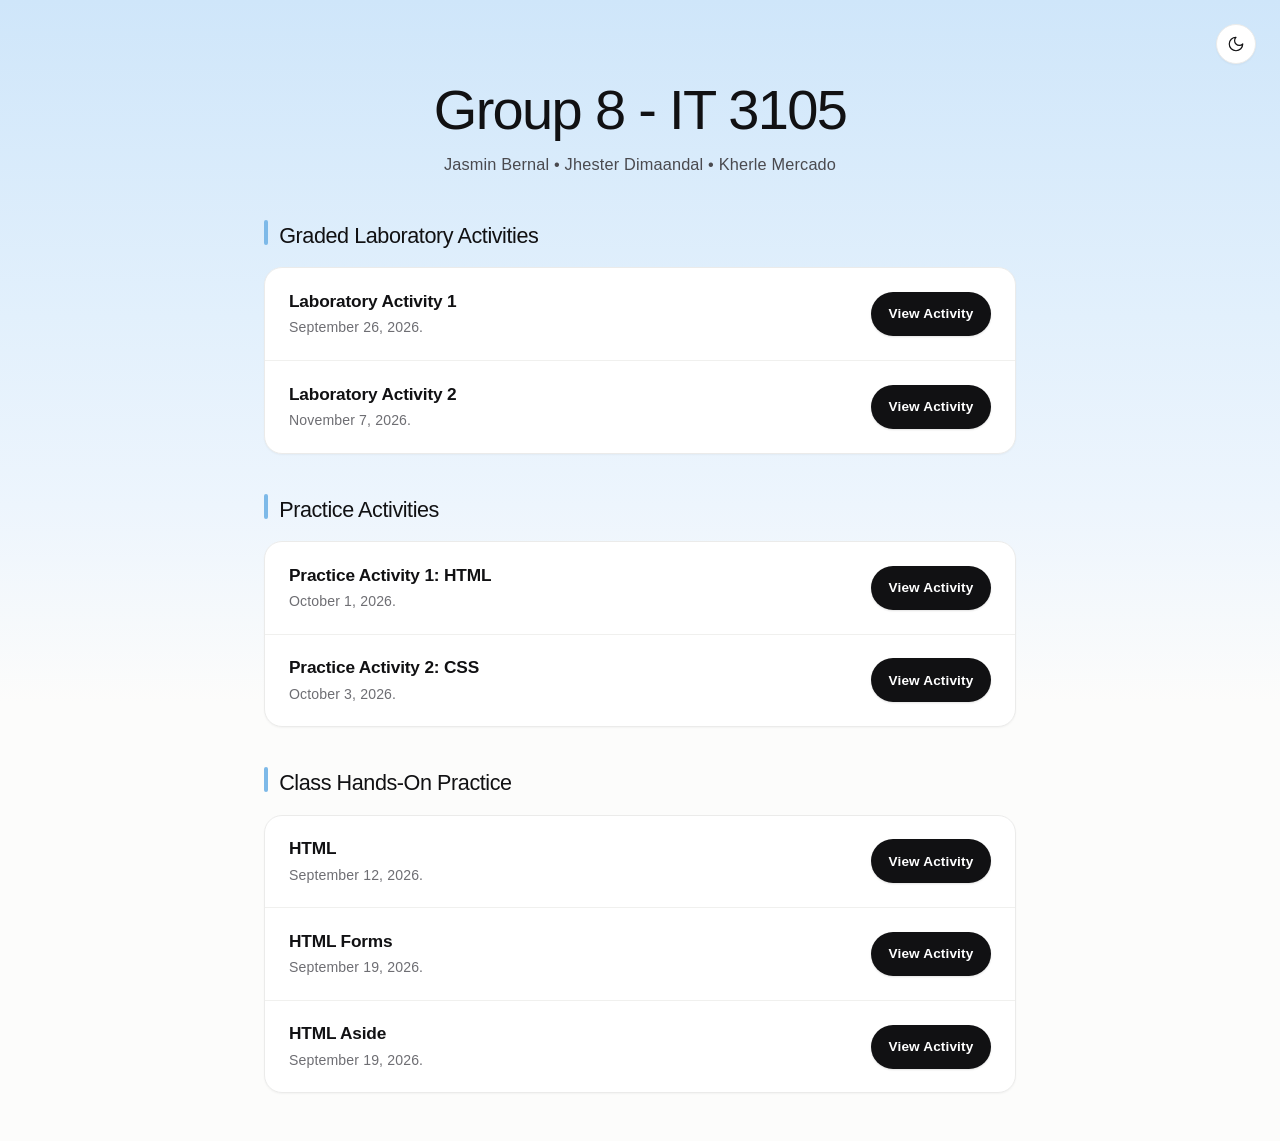
==== commit 3f65e007: "sky-theme" ====
--- a/index.html
+++ b/index.html
@@ -67,6 +67,14 @@
                     <p>September 26, 2026.</p>
                 </span>
                 <a href="laboratory activities\laboratory 1\index.html" class="btn">View Activity</a>
+            </li>
+
+            <li>
+                <span class="activity-info">
+                    <strong>Laboratory Activity 2</strong>
+                    <p>November 7, 2026.</p>
+                </span>
+                <a href="laboratory activities\laboratory 2\index.html" class="btn">View Activity</a>
             </li>
         </ul>
         
